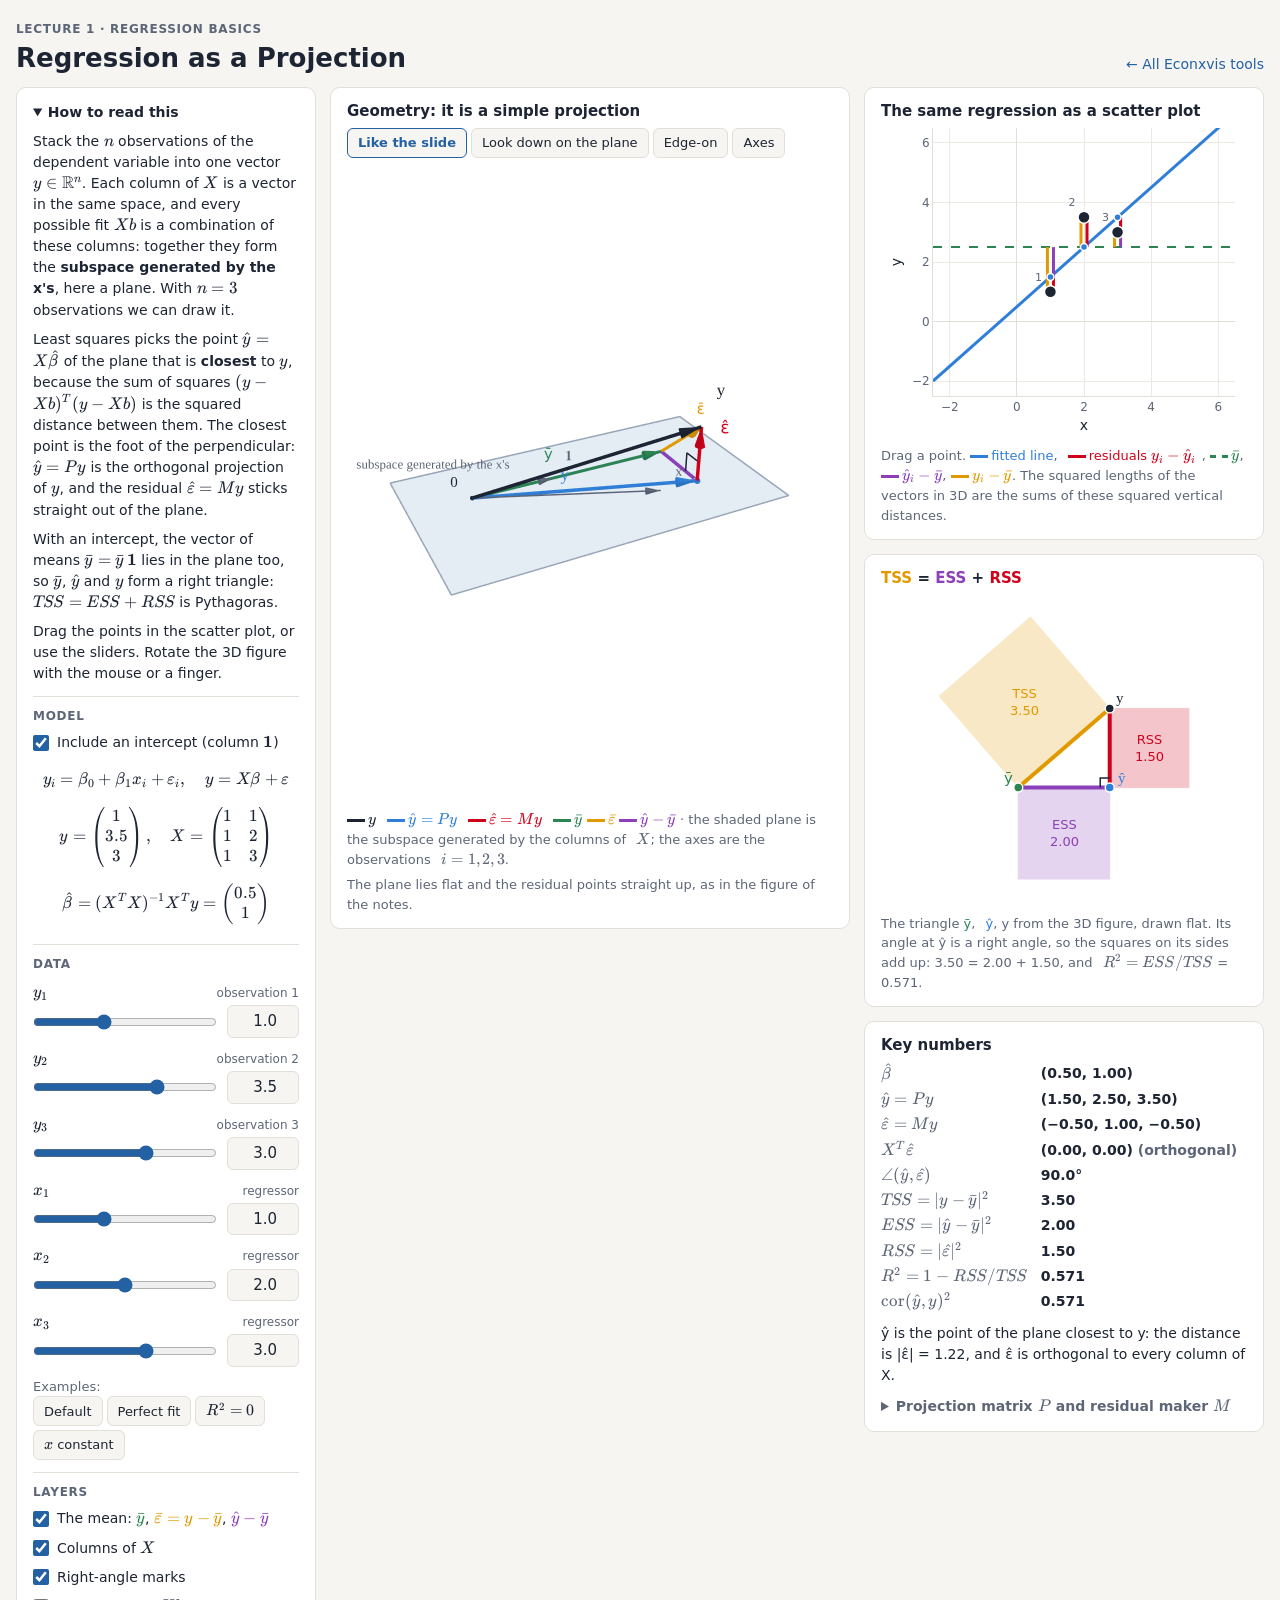
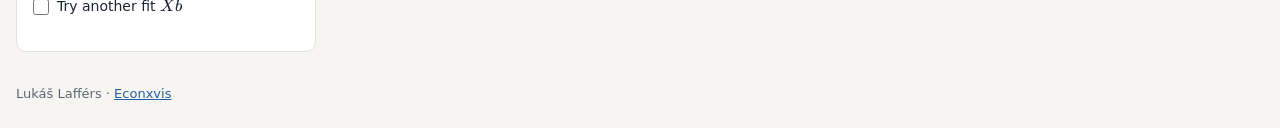
==== ols-projection/index.html @ 170275a1 "Set up Econxvis in the style of Microvis; add Regression as a Projection Shared setup copied from Mi" ====
<!DOCTYPE html>
<html lang="en">
<head>
  <meta charset="utf-8">
  <meta name="viewport" content="width=device-width, initial-scale=1">
  <title>Regression as a Projection · Econxvis</title>
  <meta name="description" content="Least squares is an orthogonal projection: y, its fitted values Py and residuals My in R³, and TSS = ESS + RSS as a right triangle. Lecture 1.">
  <link rel="icon" href="data:,">
  <link rel="stylesheet" href="../shared/vendor/katex/katex.min.css">
  <link rel="stylesheet" href="../shared/style.css">
  <link rel="stylesheet" href="style.css">
</head>
<body>
  <header class="site-header">
    <div>
      <p class="eyebrow">Lecture 1 · Regression basics</p>
      <h1>Regression as a Projection</h1>
    </div>
    <a class="back-link" href="../index.html">← All Econxvis tools</a>
  </header>

  <div class="status-banner" id="status" role="alert" hidden></div>

  <main class="layout">
    <!-- Controls -->
    <section class="panel controls" aria-label="Controls">
      <div class="group">
        <details class="howto" open>
          <summary>How to read this</summary>
          <p>Stack the <span class="tex" data-tex="n"></span> observations of the dependent variable into one vector <span class="tex" data-tex="y\in\mathbb{R}^n"></span>. Each column of <span class="tex" data-tex="X"></span> is a vector in the same space, and every possible fit <span class="tex" data-tex="Xb"></span> is a combination of these columns: together they form the <strong>subspace generated by the x's</strong>, here a plane. With <span class="tex" data-tex="n=3"></span> observations we can draw it.</p>
          <p>Least squares picks the point <span class="tex" data-tex="\hat y=X\hat\beta"></span> of the plane that is <strong>closest</strong> to <span class="tex" data-tex="y"></span>, because the sum of squares <span class="tex" data-tex="(y-Xb)^T(y-Xb)"></span> is the squared distance between them. The closest point is the foot of the perpendicular: <span class="tex" data-tex="\hat y=Py"></span> is the orthogonal projection of <span class="tex" data-tex="y"></span>, and the residual <span class="tex" data-tex="\hat\varepsilon=My"></span> sticks straight out of the plane.</p>
          <p>With an intercept, the vector of means <span class="tex" data-tex="\bar y=\bar y\,\mathbf 1"></span> lies in the plane too, so <span class="tex" data-tex="\bar y"></span>, <span class="tex" data-tex="\hat y"></span> and <span class="tex" data-tex="y"></span> form a right triangle: <span class="tex" data-tex="TSS=ESS+RSS"></span> is Pythagoras.</p>
          <p>Drag the points in the scatter plot, or use the sliders. Rotate the 3D figure with the mouse or a finger.</p>
        </details>
      </div>

      <div class="group">
        <h2>Model</h2>
        <label class="check"><input type="checkbox" id="intercept" checked> <span>Include an intercept (column <span class="tex" data-tex="\mathbf 1"></span>)</span></label>
        <div class="formula" id="formula-model"></div>
        <div class="formula" id="formula-numbers"></div>
        <div class="formula" id="formula-beta"></div>
      </div>

      <div class="group">
        <h2>Data</h2>
        <div class="ctrl" data-key="y1" data-label="y_1" data-hint="observation 1" data-min="-2" data-max="6" data-step="0.1"></div>
        <div class="ctrl" data-key="y2" data-label="y_2" data-hint="observation 2" data-min="-2" data-max="6" data-step="0.1"></div>
        <div class="ctrl" data-key="y3" data-label="y_3" data-hint="observation 3" data-min="-2" data-max="6" data-step="0.1"></div>
        <div class="ctrl" data-key="x1" data-label="x_1" data-hint="regressor" data-min="-2" data-max="6" data-step="0.1"></div>
        <div class="ctrl" data-key="x2" data-label="x_2" data-hint="regressor" data-min="-2" data-max="6" data-step="0.1"></div>
        <div class="ctrl" data-key="x3" data-label="x_3" data-hint="regressor" data-min="-2" data-max="6" data-step="0.1"></div>
        <p class="note">Examples:</p>
        <div class="btn-row" role="group" aria-label="Example data">
          <button type="button" data-preset="slide">Default</button>
          <button type="button" data-preset="perfect">Perfect fit</button>
          <button type="button" data-preset="nofit"><span class="tex" data-tex="R^2=0"></span></button>
          <button type="button" data-preset="collinear"><span class="tex" data-tex="x"></span> constant</button>
        </div>
      </div>

      <div class="group">
        <h2>Layers</h2>
        <label class="check"><input type="checkbox" id="show-mean" checked> <span>The mean: <span class="c-ybar"><span class="tex" data-tex="\bar y"></span></span>, <span class="c-ebar"><span class="tex" data-tex="\bar\varepsilon=y-\bar y"></span></span>, <span class="c-ess"><span class="tex" data-tex="\hat y-\bar y"></span></span></span></label>
        <label class="check"><input type="checkbox" id="show-cols" checked> <span>Columns of <span class="tex" data-tex="X"></span></span></label>
        <label class="check"><input type="checkbox" id="show-right" checked> <span>Right-angle marks</span></label>
        <label class="check"><input type="checkbox" id="show-cand"> <span>Try another fit <span class="tex" data-tex="Xb"></span></span></label>
        <div data-show="cand">
          <div class="ctrl" data-key="b0" data-label="b_0" data-hint="intercept" data-min="-4" data-max="6" data-step="0.05" data-show="intercept"></div>
          <div class="ctrl" data-key="b1" data-label="b_1" data-hint="slope" data-min="-3" data-max="4" data-step="0.05"></div>
          <div class="btn-row"><button type="button" id="to-ols">Set <span class="tex" data-tex="b=\hat\beta"></span></button></div>
        </div>
      </div>
    </section>

    <!-- 3D plot -->
    <section class="panel plot3d-panel" aria-label="The projection in R³">
      <div class="panel-head">
        <h2>Geometry: it is a simple projection</h2>
        <div class="btn-row" role="group" aria-label="Camera">
          <button type="button" data-view="slide" aria-pressed="true">Like the slide</button>
          <button type="button" data-view="down" aria-pressed="false">Look down on the plane</button>
          <button type="button" data-view="edge" aria-pressed="false">Edge-on</button>
          <button type="button" data-view="axes" aria-pressed="false">Axes</button>
        </div>
      </div>
      <div id="plot3d" class="plot plot-3d"></div>
      <p class="caption">
        <span class="c-y"><span class="key"></span><span class="tex" data-tex="y"></span></span>
        <span class="c-yhat"><span class="key"></span><span class="tex" data-tex="\hat y=Py"></span></span>
        <span class="c-resid"><span class="key"></span><span class="tex" data-tex="\hat\varepsilon=My"></span></span>
        <span data-show="mean"><span class="c-ybar"><span class="key"></span><span class="tex" data-tex="\bar y"></span></span>
        <span class="c-ebar"><span class="key"></span><span class="tex" data-tex="\bar\varepsilon"></span></span>
        <span class="c-ess"><span class="key"></span><span class="tex" data-tex="\hat y-\bar y"></span></span></span>
        <span data-show="cand" class="c-accent-2"><span class="key dash"></span><span class="tex" data-tex="y-Xb"></span></span>
        · the shaded plane is the subspace generated by the columns of <span class="tex" data-tex="X"></span>; the axes are the observations <span class="tex" data-tex="i=1,2,3"></span>.
      </p>
      <p class="caption" id="view-note"></p>
    </section>

    <!-- 2D panels and readouts -->
    <div class="side">
      <section class="panel" aria-label="Scatter plot">
        <h2>The same regression as a scatter plot</h2>
        <div id="plotA" class="plot plot-2d plot-drag"></div>
        <p class="caption">Drag a point. <span class="c-yhat"><span class="key"></span>fitted line</span>, <span class="c-resid"><span class="key"></span>residuals <span class="tex" data-tex="y_i-\hat y_i"></span></span><span data-show="mean">, <span class="c-ybar"><span class="key dash"></span><span class="tex" data-tex="\bar y"></span></span>, <span class="c-ess"><span class="key"></span><span class="tex" data-tex="\hat y_i-\bar y"></span></span>, <span class="c-ebar"><span class="key"></span><span class="tex" data-tex="y_i-\bar y"></span></span></span><span data-show="cand">, <span class="c-accent-2"><span class="key dash"></span>the line of <span class="tex" data-tex="b"></span></span></span>. The squared lengths of the vectors in 3D are the sums of these squared vertical distances.</p>
      </section>

      <section class="panel" aria-label="TSS = ESS + RSS">
        <h2><span class="c-ebar">TSS</span> = <span class="c-ess">ESS</span> + <span class="c-resid">RSS</span></h2>
        <div id="plotB" class="plot plot-2d"></div>
        <p class="caption" id="triangle-caption"></p>
      </section>

      <section class="panel readouts" aria-label="Key numbers" aria-live="polite">
        <h2>Key numbers</h2>
        <dl id="readouts"></dl>
        <p class="sentence" id="sentence"></p>
        <p class="warn" id="warning" hidden></p>
        <details class="sub-details">
          <summary>Projection matrix <span class="tex" data-tex="P"></span> and residual maker <span class="tex" data-tex="M"></span></summary>
          <div class="formula" id="formula-P"></div>
          <div class="formula" id="formula-M"></div>
          <p class="note" id="pm-checks"></p>
        </details>
      </section>
    </div>
  </main>

  <footer class="site-footer">
    Lukáš Lafférs · <a href="../index.html">Econxvis</a>
  </footer>

  <script src="../shared/vendor/katex/katex.min.js"></script>
  <script src="../shared/vendor/plotly/plotly-2.35.2.min.js"></script>
  <script src="../shared/ui.js"></script>
  <script src="model.js"></script>
  <script src="app.js"></script>
</body>
</html>
---- shared/style.css ----
/* Econxvis: shared look for all tools (same look as Microvis). */

:root {
  --bg: #f6f5f1;
  --panel: #ffffff;
  --ink: #1d2433;
  --muted: #5d6677;
  --line: #e1dfd7;
  --grid: #ebe9e2;
  --accent: #2361a3;
  --accent-soft: rgba(35, 97, 163, 0.12);
  --accent-2: #c4561b;
  --accent-2-soft: rgba(196, 86, 27, 0.12);
  --accent-3: #2b8452;
  --accent-4: #8b3fb8;
  /* regression figures of the lecture notes: y black, fitted blue, residual red,
     mean green, deviation from the mean yellow, explained part purple */
  --fig-y: #1d2433;
  --fig-yhat: #2f7fd8;
  --fig-resid: #d0021b;
  --fig-ybar: #2b8452;
  --fig-ebar: #e09a00;
  --fig-ess: #8b3fb8;
  --fig-plane: rgba(35, 97, 163, 0.10);
  --fig-plane-edge: #9aa6b8;
  --dec: #b4462b;
  --const: #4b5563;
  --inc: #2b8452;
  --on-accent: #ffffff;
  --radius: 10px;
  --font: system-ui, -apple-system, "Segoe UI", Roboto, "Helvetica Neue", Arial, sans-serif;
  color-scheme: light;
}

@media (prefers-color-scheme: dark) {
  :root:not([data-theme="light"]) {
    --bg: #12151b;
    --panel: #1b1f27;
    --ink: #e6e8ed;
    --muted: #9aa3b3;
    --line: #2d323c;
    --grid: #2a2f39;
    --accent: #6fa8e6;
    --accent-soft: rgba(111, 168, 230, 0.16);
    --accent-2: #f0894b;
    --accent-2-soft: rgba(240, 137, 75, 0.16);
    --accent-3: #5cc08a;
    --accent-4: #c58af0;
    --fig-y: #e6e8ed;
    --fig-yhat: #6fa8e6;
    --fig-resid: #ff4d5e;
    --fig-ybar: #5cc08a;
    --fig-ebar: #f5c542;
    --fig-ess: #c58af0;
    --fig-plane: rgba(111, 168, 230, 0.12);
    --fig-plane-edge: #5d6677;
    --dec: #f08a6c;
    --const: #b7beca;
    --inc: #5cc08a;
    --on-accent: #0f1520;
    color-scheme: dark;
  }
}

:root[data-theme="dark"] {
  --bg: #12151b;
  --panel: #1b1f27;
  --ink: #e6e8ed;
  --muted: #9aa3b3;
  --line: #2d323c;
  --grid: #2a2f39;
  --accent: #6fa8e6;
  --accent-soft: rgba(111, 168, 230, 0.16);
  --accent-2: #f0894b;
  --accent-2-soft: rgba(240, 137, 75, 0.16);
  --accent-3: #5cc08a;
  --accent-4: #c58af0;
  --fig-y: #e6e8ed;
  --fig-yhat: #6fa8e6;
  --fig-resid: #ff4d5e;
  --fig-ybar: #5cc08a;
  --fig-ebar: #f5c542;
  --fig-ess: #c58af0;
  --fig-plane: rgba(111, 168, 230, 0.12);
  --fig-plane-edge: #5d6677;
  --dec: #f08a6c;
  --const: #b7beca;
  --inc: #5cc08a;
  --on-accent: #0f1520;
  color-scheme: dark;
}

*, *::before, *::after { box-sizing: border-box; }

html { -webkit-text-size-adjust: 100%; }

body {
  margin: 0;
  background: var(--bg);
  color: var(--ink);
  font-family: var(--font);
  font-size: 15px;
  line-height: 1.5;
}

a { color: var(--accent); }

h1, h2, h3 { line-height: 1.25; margin: 0; }

/* ---------- header ---------- */

.site-header {
  padding: 20px 16px 12px;
  max-width: 1600px;
  margin: 0 auto;
  display: flex;
  flex-wrap: wrap;
  align-items: flex-end;
  justify-content: space-between;
  gap: 8px 24px;
}
.eyebrow {
  margin: 0 0 4px;
  font-size: 12px;
  font-weight: 600;
  letter-spacing: 0.06em;
  text-transform: uppercase;
  color: var(--muted);
}
.site-header h1 { font-size: 26px; font-weight: 700; }
.back-link { font-size: 14px; text-decoration: none; }
.back-link:hover { text-decoration: underline; }

main { max-width: 1600px; margin: 0 auto; padding: 0 16px 32px; }

/* ---------- panels ---------- */

.panel {
  background: var(--panel);
  border: 1px solid var(--line);
  border-radius: var(--radius);
  padding: 14px 16px;
  min-width: 0;
}
.panel > h2, .panel-head h2 { font-size: 15px; font-weight: 650; }
.panel-head {
  display: flex;
  flex-wrap: wrap;
  align-items: center;
  justify-content: space-between;
  gap: 8px;
  margin-bottom: 6px;
}

.caption { margin: 6px 0 0; font-size: 13px; color: var(--muted); }
.note { margin: 6px 0 0; font-size: 13px; color: var(--muted); }
.warn { margin: 6px 0 0; font-size: 13px; color: var(--dec); }

.key { display: inline-block; width: 18px; height: 0; border-top: 3px solid currentColor; vertical-align: middle; margin-right: 3px; }
.key.dash { border-top-style: dashed; }
.key.dot { width: 9px; height: 9px; border: 0; border-radius: 50%; background: currentColor; }
.c-accent { color: var(--accent); }
.c-accent-2 { color: var(--accent-2); }
.c-accent-3 { color: var(--accent-3); }
.c-accent-4 { color: var(--accent-4); }
.c-muted { color: var(--muted); }

/* ---------- controls ---------- */

.group { padding: 12px 0; border-top: 1px solid var(--line); }
.group:first-child { border-top: 0; padding-top: 0; }
.group > h2 {
  font-size: 12px;
  font-weight: 650;
  letter-spacing: 0.06em;
  text-transform: uppercase;
  color: var(--muted);
  margin-bottom: 8px;
}

select, input[type="number"], button {
  font: inherit;
  color: var(--ink);
}

select {
  width: 100%;
  padding: 7px 8px;
  border: 1px solid var(--line);
  border-radius: 8px;
  background: var(--bg);
}

.ctrl { margin: 10px 0; }
.ctrl-label {
  display: flex;
  align-items: baseline;
  justify-content: space-between;
  gap: 8px;
  font-size: 14px;
  margin-bottom: 2px;
}
.ctrl-label .hint { color: var(--muted); font-size: 12px; }
.ctrl-row { display: flex; align-items: center; gap: 10px; }
.ctrl-row input[type="range"] { flex: 1; min-width: 0; }
.ctrl-row input[type="number"] {
  width: 72px;
  flex: none;
  padding: 4px 6px;
  border: 1px solid var(--line);
  border-radius: 6px;
  background: var(--bg);
  text-align: right;
}

input[type="range"] { accent-color: var(--accent); height: 24px; margin: 0; }
input[type="checkbox"] { accent-color: var(--accent); width: 16px; height: 16px; margin: 0; }

.check { display: flex; align-items: center; gap: 8px; margin: 8px 0; font-size: 14px; cursor: pointer; }

.seg {
  display: flex;
  border: 1px solid var(--line);
  border-radius: 8px;
  overflow: hidden;
}
.seg button {
  flex: 1;
  padding: 8px 10px;
  border: 0;
  background: var(--bg);
  cursor: pointer;
  font-weight: 600;
  font-size: 14px;
}
.seg button + button { border-left: 1px solid var(--line); }
.seg button[aria-pressed="true"] { background: var(--accent); color: var(--on-accent); }

.btn-row { display: flex; flex-wrap: wrap; gap: 4px; }
.btn-row button {
  padding: 4px 10px;
  font-size: 13px;
  border: 1px solid var(--line);
  border-radius: 6px;
  background: var(--bg);
  cursor: pointer;
}
.btn-row button:hover, .seg button:hover:not([aria-pressed="true"]) { border-color: var(--muted); }

button:focus-visible, select:focus-visible, input:focus-visible, summary:focus-visible {
  outline: 2px solid var(--accent);
  outline-offset: 2px;
}

.badge {
  display: inline-block;
  padding: 1px 8px;
  border-radius: 999px;
  font-size: 12px;
  font-weight: 600;
  border: 1px solid currentColor;
  white-space: nowrap;
}
.badge.decreasing { color: var(--dec); }
.badge.constant { color: var(--const); }
.badge.increasing { color: var(--inc); }

.formula { overflow-x: auto; overflow-y: hidden; padding: 4px 0; font-size: 14px; }
.formula .katex-display { margin: 4px 0; }

details.howto { font-size: 14px; }
details.howto summary { cursor: pointer; font-weight: 650; }
details.howto p { margin: 8px 0 0; }

/* ---------- readouts ---------- */

.readouts dl {
  display: grid;
  grid-template-columns: auto 1fr;
  gap: 4px 14px;
  margin: 8px 0 0;
  font-size: 14px;
}
.readouts dt { color: var(--muted); }
.readouts dd { margin: 0; font-variant-numeric: tabular-nums; font-weight: 600; }
.readouts .sentence { margin: 10px 0 0; font-size: 14px; }

[hidden] { display: none !important; }

/* ---------- index page ---------- */

.intro { max-width: 720px; color: var(--muted); margin: 0 0 20px; }
.cards {
  display: grid;
  grid-template-columns: repeat(auto-fill, minmax(min(100%, 300px), 1fr));
  gap: 16px;
}
.card {
  display: block;
  background: var(--panel);
  border: 1px solid var(--line);
  border-radius: var(--radius);
  padding: 18px;
  color: inherit;
  text-decoration: none;
  transition: border-color 0.15s, transform 0.15s;
}
.card:hover { border-color: var(--accent); transform: translateY(-1px); }
.card h2 { font-size: 18px; margin-bottom: 4px; color: var(--accent); }
.card .lecture { font-size: 13px; font-weight: 600; color: var(--muted); margin: 0 0 8px; }
.card p { margin: 0; font-size: 14px; }

.site-footer { max-width: 1600px; margin: 0 auto; padding: 0 16px 24px; font-size: 13px; color: var(--muted); }

/* ---------- tool layout: controls | main plot | side panels ---------- */

.layout {
  display: grid;
  grid-template-columns: 300px minmax(0, 1fr) minmax(0, 400px);
  grid-template-areas: "controls main side";
  gap: 14px;
  align-items: start;
}
.layout > .controls { grid-area: controls; }
.layout > .plot3d-panel, .layout > .main-panel { grid-area: main; }
.layout > .side { grid-area: side; display: grid; gap: 14px; min-width: 0; }

.plot { width: 100%; }
.plot-3d { height: 640px; }
.plot-2d { height: 320px; }

@media (max-width: 1250px) {
  .layout {
    grid-template-columns: 300px minmax(0, 1fr);
    grid-template-areas: "controls main" "side side";
  }
  .layout > .side { grid-template-columns: repeat(auto-fit, minmax(min(100%, 320px), 1fr)); }
}

@media (max-width: 800px) {
  .layout {
    grid-template-columns: minmax(0, 1fr);
    grid-template-areas: "controls" "main" "side";
  }
  .plot-3d { height: 440px; }
  .plot-2d { height: 300px; }
  .site-header h1 { font-size: 22px; }
}

.status-banner {
  max-width: 1600px;
  margin: 0 auto 14px;
  padding: 10px 16px;
  border: 1px solid var(--dec);
  border-radius: var(--radius);
  color: var(--dec);
  background: var(--panel);
  font-size: 14px;
}
.status-banner p { margin: 0; }
.status-banner p + p { margin-top: 4px; }
@media (max-width: 1632px) { .status-banner { margin-left: 16px; margin-right: 16px; } }

.go-row { display: flex; flex-wrap: wrap; align-items: center; gap: 6px; margin: 10px 0; font-size: 14px; }
.go-row input[type="number"] {
  width: 64px; padding: 4px 6px; border: 1px solid var(--line); border-radius: 6px;
  background: var(--bg); text-align: right;
}
.go-row button {
  padding: 4px 12px; font-size: 13px; border: 1px solid var(--line); border-radius: 6px;
  background: var(--bg); cursor: pointer;
}
.notes-form { color: var(--muted); }
.seg button { padding: 8px 6px; }

.plot-main { height: 620px; touch-action: none; cursor: crosshair; }
@media (max-width: 800px) { .plot-main { height: 400px; } }

.checks { list-style: none; margin: 8px 0 0; padding: 0; font-size: 14px; }
.checks li { display: grid; grid-template-columns: 22px 1fr; gap: 2px 6px; padding: 7px 0; border-top: 1px solid var(--line); }
.checks li:first-child { border-top: 0; }
.checks .mark { font-weight: 700; text-align: center; }
.checks .ok { color: var(--inc); }
.checks .no { color: var(--dec); }
.checks .na { color: var(--muted); }
.checks .def { grid-column: 2; color: var(--muted); font-size: 13px; }
.pair-row { display: flex; flex-wrap: wrap; align-items: center; gap: 6px; margin: 8px 0; font-size: 14px; }
.pair-row input[type="number"] {
  width: 70px; padding: 4px 6px; border: 1px solid var(--line); border-radius: 6px;
  background: var(--bg); text-align: right;
}
.pair-row .who { min-width: 22px; font-weight: 700; }

table.data { border-collapse: collapse; width: 100%; font-size: 13px; font-variant-numeric: tabular-nums; }
table.data th, table.data td { padding: 5px 4px; text-align: right; border: 1px solid var(--line); }
table.data th { color: var(--muted); font-weight: 600; background: var(--bg); }
table.data td { cursor: pointer; }
table.data td:hover { outline: 2px solid var(--accent); outline-offset: -2px; }
table.data td.sel { outline: 3px solid var(--accent-2); outline-offset: -3px; font-weight: 700; }

/* ---------- figure colours and small helpers ---------- */
.subtitle { margin: 6px 0 0; font-size: 15px; color: var(--muted); overflow-x: auto; max-width: 100%; }
.c-y { color: var(--fig-y); }
.c-yhat { color: var(--fig-yhat); }
.c-resid { color: var(--fig-resid); }
.c-ybar { color: var(--fig-ybar); }
.c-ebar { color: var(--fig-ebar); }
.c-ess { color: var(--fig-ess); }
.c-ink { color: var(--ink); }
details.sub-details { margin-top: 10px; font-size: 14px; }
details.sub-details summary { cursor: pointer; color: var(--muted); font-weight: 600; }
.ok-mark { color: var(--inc); font-weight: 700; }
.no-mark { color: var(--dec); font-weight: 700; }

/* ---------- landing page: one section per lecture ---------- */
.lecture-title { font-size: 17px; font-weight: 650; margin: 26px 0 12px; color: var(--ink); }
.lecture-title:first-of-type { margin-top: 8px; }

/* landing page: centred column, lecture navigation, section headings with an accent bar */
.home .site-header, .home main, .home .site-footer { max-width: 1240px; }
.home .cards { grid-template-columns: repeat(auto-fill, minmax(min(100%, 270px), 1fr)); }
.lecture-nav { display: flex; flex-wrap: wrap; gap: 6px; margin: 0 0 8px; }
.lecture-nav a {
  font-size: 13px; text-decoration: none; color: var(--ink); background: var(--panel);
  border: 1px solid var(--line); border-radius: 999px; padding: 3px 11px; white-space: nowrap;
}
.lecture-nav a b { color: var(--accent); margin-right: 2px; }
.lecture-nav a:hover { border-color: var(--accent); }
.home .lecture-title { border-left: 3px solid var(--accent); padding-left: 10px; scroll-margin-top: 12px; margin-top: 30px; }
.home .lecture-title:first-of-type { margin-top: 18px; }
.btn-row button[aria-pressed="true"] { border-color: var(--accent); color: var(--accent); font-weight: 650; }
---- ols-projection/style.css ----
/* Regression as a Projection: tool-specific styles (shared look is in ../shared/style.css). */
.plot-drag { touch-action: none; cursor: grab; }
.plot-drag.dragging { cursor: grabbing; }
.panel-head .btn-row button[aria-pressed="true"] { border-color: var(--accent); color: var(--accent); font-weight: 650; }
.caption > span + span { margin-left: 6px; }
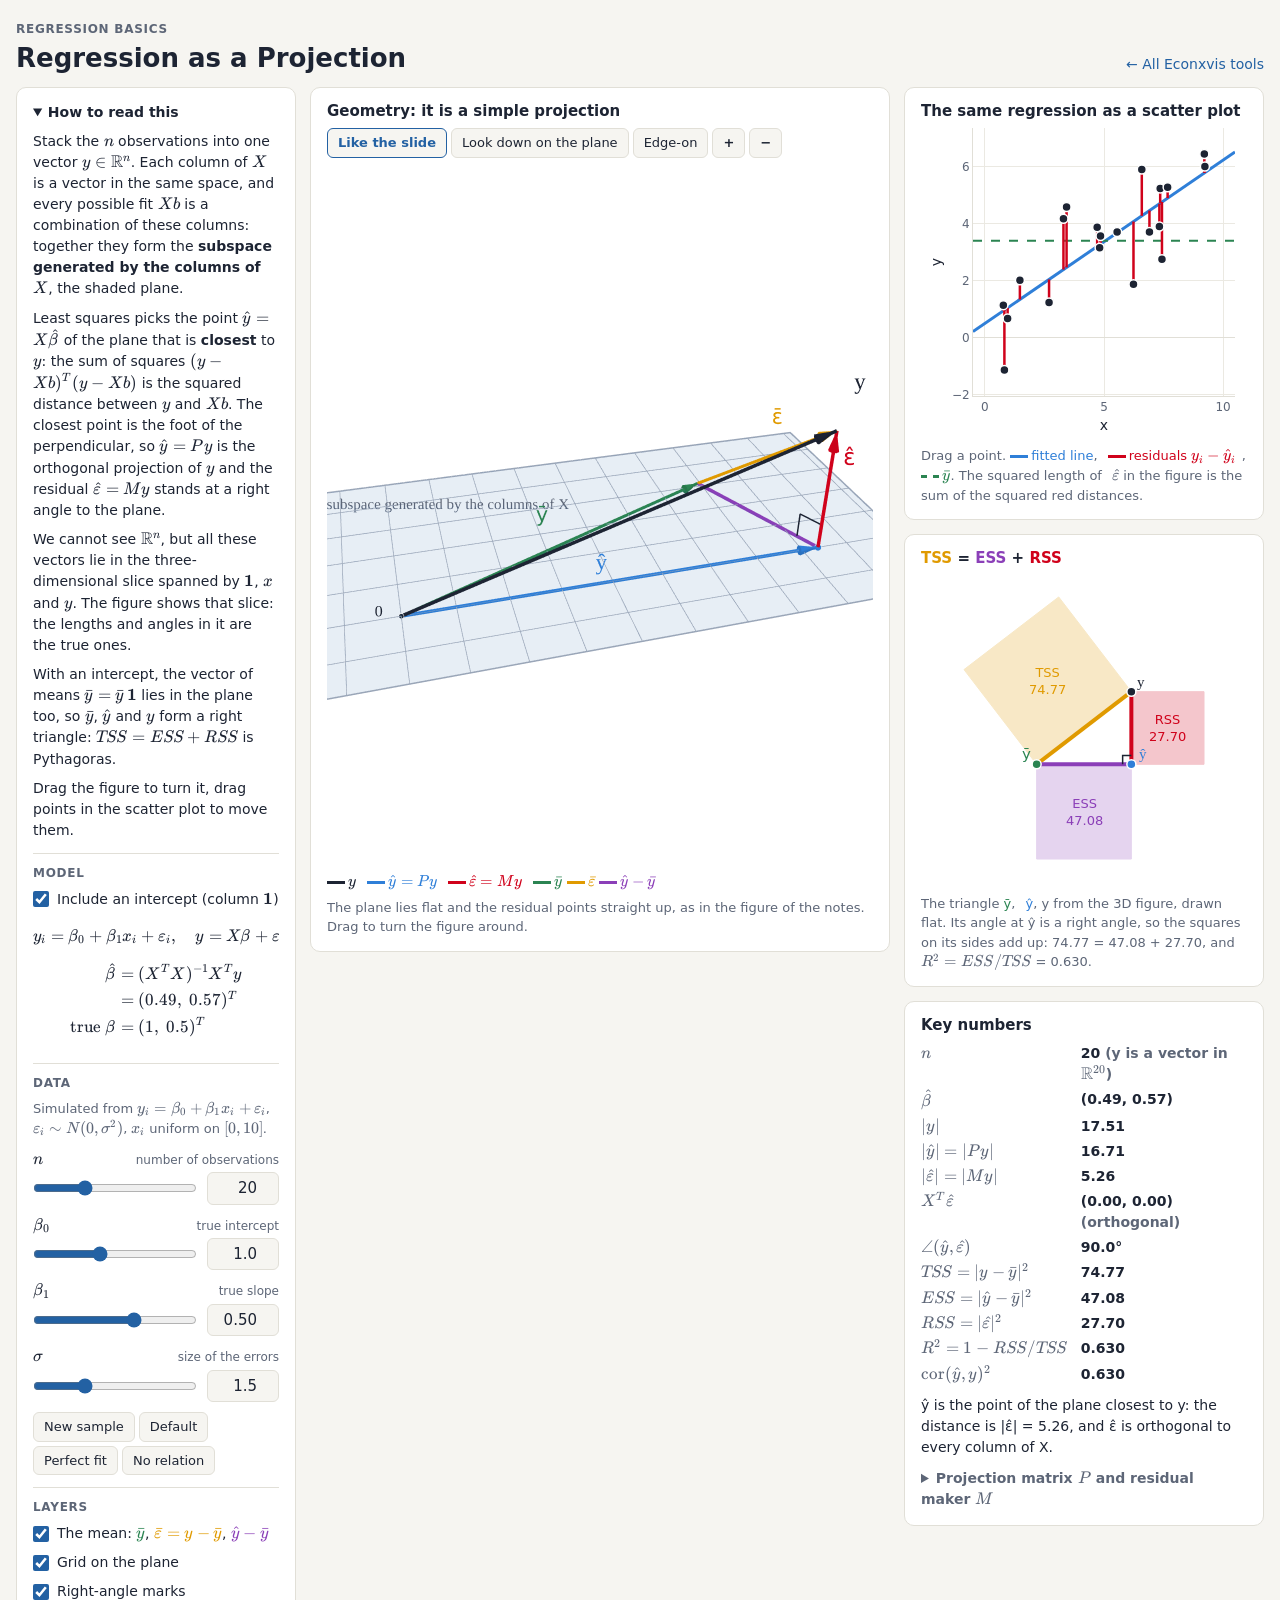
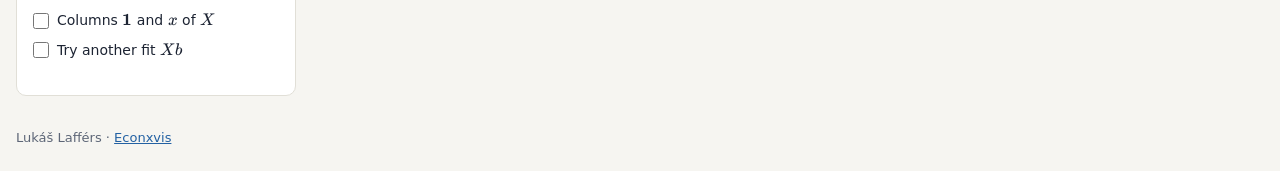
==== commit efb33f83: "Projection: n observations, exact 3D slice, bigger figure, grid, easier turning - Data: n observatio" ====
--- a/ols-projection/index.html
+++ b/ols-projection/index.html
@@ -4,7 +4,7 @@
   <meta charset="utf-8">
   <meta name="viewport" content="width=device-width, initial-scale=1">
   <title>Regression as a Projection · Econxvis</title>
-  <meta name="description" content="Least squares is an orthogonal projection: y, its fitted values Py and residuals My in R³, and TSS = ESS + RSS as a right triangle. Lecture 1.">
+  <meta name="description" content="Least squares is an orthogonal projection: y, its fitted values Py and residuals My in R^n, and TSS = ESS + RSS as a right triangle.">
   <link rel="icon" href="data:,">
   <link rel="stylesheet" href="../shared/vendor/katex/katex.min.css">
   <link rel="stylesheet" href="../shared/style.css">
@@ -13,7 +13,7 @@
 <body>
   <header class="site-header">
     <div>
-      <p class="eyebrow">Lecture 1 · Regression basics</p>
+      <p class="eyebrow">Regression basics</p>
       <h1>Regression as a Projection</h1>
     </div>
     <a class="back-link" href="../index.html">← All Econxvis tools</a>
@@ -27,10 +27,11 @@
       <div class="group">
         <details class="howto" open>
           <summary>How to read this</summary>
-          <p>Stack the <span class="tex" data-tex="n"></span> observations of the dependent variable into one vector <span class="tex" data-tex="y\in\mathbb{R}^n"></span>. Each column of <span class="tex" data-tex="X"></span> is a vector in the same space, and every possible fit <span class="tex" data-tex="Xb"></span> is a combination of these columns: together they form the <strong>subspace generated by the x's</strong>, here a plane. With <span class="tex" data-tex="n=3"></span> observations we can draw it.</p>
-          <p>Least squares picks the point <span class="tex" data-tex="\hat y=X\hat\beta"></span> of the plane that is <strong>closest</strong> to <span class="tex" data-tex="y"></span>, because the sum of squares <span class="tex" data-tex="(y-Xb)^T(y-Xb)"></span> is the squared distance between them. The closest point is the foot of the perpendicular: <span class="tex" data-tex="\hat y=Py"></span> is the orthogonal projection of <span class="tex" data-tex="y"></span>, and the residual <span class="tex" data-tex="\hat\varepsilon=My"></span> sticks straight out of the plane.</p>
+          <p>Stack the <span class="tex" data-tex="n"></span> observations into one vector <span class="tex" data-tex="y\in\mathbb{R}^n"></span>. Each column of <span class="tex" data-tex="X"></span> is a vector in the same space, and every possible fit <span class="tex" data-tex="Xb"></span> is a combination of these columns: together they form the <strong>subspace generated by the columns of <span class="tex" data-tex="X"></span></strong>, the shaded plane.</p>
+          <p>Least squares picks the point <span class="tex" data-tex="\hat y=X\hat\beta"></span> of the plane that is <strong>closest</strong> to <span class="tex" data-tex="y"></span>: the sum of squares <span class="tex" data-tex="(y-Xb)^T(y-Xb)"></span> is the squared distance between <span class="tex" data-tex="y"></span> and <span class="tex" data-tex="Xb"></span>. The closest point is the foot of the perpendicular, so <span class="tex" data-tex="\hat y=Py"></span> is the orthogonal projection of <span class="tex" data-tex="y"></span> and the residual <span class="tex" data-tex="\hat\varepsilon=My"></span> stands at a right angle to the plane.</p>
+          <p>We cannot see <span class="tex" data-tex="\mathbb{R}^{n}"></span>, but all these vectors lie in the three-dimensional slice spanned by <span class="tex" data-tex="\mathbf 1"></span>, <span class="tex" data-tex="x"></span> and <span class="tex" data-tex="y"></span>. The figure shows that slice: the lengths and angles in it are the true ones.</p>
           <p>With an intercept, the vector of means <span class="tex" data-tex="\bar y=\bar y\,\mathbf 1"></span> lies in the plane too, so <span class="tex" data-tex="\bar y"></span>, <span class="tex" data-tex="\hat y"></span> and <span class="tex" data-tex="y"></span> form a right triangle: <span class="tex" data-tex="TSS=ESS+RSS"></span> is Pythagoras.</p>
-          <p>Drag the points in the scatter plot, or use the sliders. Rotate the 3D figure with the mouse or a finger.</p>
+          <p>Drag the figure to turn it, drag points in the scatter plot to move them.</p>
         </details>
       </div>
 
@@ -38,53 +39,53 @@
         <h2>Model</h2>
         <label class="check"><input type="checkbox" id="intercept" checked> <span>Include an intercept (column <span class="tex" data-tex="\mathbf 1"></span>)</span></label>
         <div class="formula" id="formula-model"></div>
-        <div class="formula" id="formula-numbers"></div>
         <div class="formula" id="formula-beta"></div>
       </div>
 
       <div class="group">
         <h2>Data</h2>
-        <div class="ctrl" data-key="y1" data-label="y_1" data-hint="observation 1" data-min="-2" data-max="6" data-step="0.1"></div>
-        <div class="ctrl" data-key="y2" data-label="y_2" data-hint="observation 2" data-min="-2" data-max="6" data-step="0.1"></div>
-        <div class="ctrl" data-key="y3" data-label="y_3" data-hint="observation 3" data-min="-2" data-max="6" data-step="0.1"></div>
-        <div class="ctrl" data-key="x1" data-label="x_1" data-hint="regressor" data-min="-2" data-max="6" data-step="0.1"></div>
-        <div class="ctrl" data-key="x2" data-label="x_2" data-hint="regressor" data-min="-2" data-max="6" data-step="0.1"></div>
-        <div class="ctrl" data-key="x3" data-label="x_3" data-hint="regressor" data-min="-2" data-max="6" data-step="0.1"></div>
-        <p class="note">Examples:</p>
-        <div class="btn-row" role="group" aria-label="Example data">
-          <button type="button" data-preset="slide">Default</button>
+        <p class="note">Simulated from <span class="tex" data-tex="y_i=\beta_0+\beta_1x_i+\varepsilon_i"></span>, <span class="tex" data-tex="\varepsilon_i\sim N(0,\sigma^2)"></span>, <span class="tex" data-tex="x_i"></span> uniform on <span class="tex" data-tex="[0,10]"></span>.</p>
+        <div class="ctrl" data-key="n" data-label="n" data-hint="number of observations" data-min="3" data-max="60" data-step="1"></div>
+        <div class="ctrl" data-key="beta0" data-label="\beta_0" data-hint="true intercept" data-min="-5" data-max="10" data-step="0.1"></div>
+        <div class="ctrl" data-key="beta1" data-label="\beta_1" data-hint="true slope" data-min="-2" data-max="2" data-step="0.05"></div>
+        <div class="ctrl" data-key="sigma" data-label="\sigma" data-hint="size of the errors" data-min="0" data-max="5" data-step="0.1"></div>
+        <div class="btn-row">
+          <button type="button" id="resample">New sample</button>
+          <button type="button" data-preset="default">Default</button>
           <button type="button" data-preset="perfect">Perfect fit</button>
-          <button type="button" data-preset="nofit"><span class="tex" data-tex="R^2=0"></span></button>
-          <button type="button" data-preset="collinear"><span class="tex" data-tex="x"></span> constant</button>
+          <button type="button" data-preset="nofit">No relation</button>
         </div>
+        <p class="note" id="drag-note" hidden></p>
       </div>
 
       <div class="group">
         <h2>Layers</h2>
-        <label class="check"><input type="checkbox" id="show-mean" checked> <span>The mean: <span class="c-ybar"><span class="tex" data-tex="\bar y"></span></span>, <span class="c-ebar"><span class="tex" data-tex="\bar\varepsilon=y-\bar y"></span></span>, <span class="c-ess"><span class="tex" data-tex="\hat y-\bar y"></span></span></span></label>
-        <label class="check"><input type="checkbox" id="show-cols" checked> <span>Columns of <span class="tex" data-tex="X"></span></span></label>
-        <label class="check"><input type="checkbox" id="show-right" checked> <span>Right-angle marks</span></label>
+        <label class="check"><input type="checkbox" id="show-mean"> <span>The mean: <span class="c-ybar"><span class="tex" data-tex="\bar y"></span></span>, <span class="c-ebar"><span class="tex" data-tex="\bar\varepsilon=y-\bar y"></span></span>, <span class="c-ess"><span class="tex" data-tex="\hat y-\bar y"></span></span></span></label>
+        <label class="check"><input type="checkbox" id="show-grid"> <span>Grid on the plane</span></label>
+        <label class="check"><input type="checkbox" id="show-right"> <span>Right-angle marks</span></label>
+        <label class="check"><input type="checkbox" id="show-cols"> <span>Columns <span class="tex" data-tex="\mathbf 1"></span> and <span class="tex" data-tex="x"></span> of <span class="tex" data-tex="X"></span></span></label>
         <label class="check"><input type="checkbox" id="show-cand"> <span>Try another fit <span class="tex" data-tex="Xb"></span></span></label>
         <div data-show="cand">
-          <div class="ctrl" data-key="b0" data-label="b_0" data-hint="intercept" data-min="-4" data-max="6" data-step="0.05" data-show="intercept"></div>
-          <div class="ctrl" data-key="b1" data-label="b_1" data-hint="slope" data-min="-3" data-max="4" data-step="0.05"></div>
+          <div class="ctrl" data-key="b0" data-label="b_0" data-hint="intercept" data-min="-5" data-max="10" data-step="0.05" data-show="intercept"></div>
+          <div class="ctrl" data-key="b1" data-label="b_1" data-hint="slope" data-min="-2" data-max="2" data-step="0.01"></div>
           <div class="btn-row"><button type="button" id="to-ols">Set <span class="tex" data-tex="b=\hat\beta"></span></button></div>
         </div>
       </div>
     </section>
 
     <!-- 3D plot -->
-    <section class="panel plot3d-panel" aria-label="The projection in R³">
+    <section class="panel plot3d-panel" aria-label="The projection">
       <div class="panel-head">
         <h2>Geometry: it is a simple projection</h2>
         <div class="btn-row" role="group" aria-label="Camera">
           <button type="button" data-view="slide" aria-pressed="true">Like the slide</button>
           <button type="button" data-view="down" aria-pressed="false">Look down on the plane</button>
           <button type="button" data-view="edge" aria-pressed="false">Edge-on</button>
-          <button type="button" data-view="axes" aria-pressed="false">Axes</button>
+          <button type="button" data-zoom="0.85" aria-label="Zoom in">+</button>
+          <button type="button" data-zoom="1.18" aria-label="Zoom out">−</button>
         </div>
       </div>
-      <div id="plot3d" class="plot plot-3d"></div>
+      <div id="plot3d" class="plot plot-proj"></div>
       <p class="caption">
         <span class="c-y"><span class="key"></span><span class="tex" data-tex="y"></span></span>
         <span class="c-yhat"><span class="key"></span><span class="tex" data-tex="\hat y=Py"></span></span>
@@ -93,7 +94,6 @@
         <span class="c-ebar"><span class="key"></span><span class="tex" data-tex="\bar\varepsilon"></span></span>
         <span class="c-ess"><span class="key"></span><span class="tex" data-tex="\hat y-\bar y"></span></span></span>
         <span data-show="cand" class="c-accent-2"><span class="key dash"></span><span class="tex" data-tex="y-Xb"></span></span>
-        · the shaded plane is the subspace generated by the columns of <span class="tex" data-tex="X"></span>; the axes are the observations <span class="tex" data-tex="i=1,2,3"></span>.
       </p>
       <p class="caption" id="view-note"></p>
     </section>
@@ -103,7 +103,7 @@
       <section class="panel" aria-label="Scatter plot">
         <h2>The same regression as a scatter plot</h2>
         <div id="plotA" class="plot plot-2d plot-drag"></div>
-        <p class="caption">Drag a point. <span class="c-yhat"><span class="key"></span>fitted line</span>, <span class="c-resid"><span class="key"></span>residuals <span class="tex" data-tex="y_i-\hat y_i"></span></span><span data-show="mean">, <span class="c-ybar"><span class="key dash"></span><span class="tex" data-tex="\bar y"></span></span>, <span class="c-ess"><span class="key"></span><span class="tex" data-tex="\hat y_i-\bar y"></span></span>, <span class="c-ebar"><span class="key"></span><span class="tex" data-tex="y_i-\bar y"></span></span></span><span data-show="cand">, <span class="c-accent-2"><span class="key dash"></span>the line of <span class="tex" data-tex="b"></span></span></span>. The squared lengths of the vectors in 3D are the sums of these squared vertical distances.</p>
+        <p class="caption">Drag a point. <span class="c-yhat"><span class="key"></span>fitted line</span>, <span class="c-resid"><span class="key"></span>residuals <span class="tex" data-tex="y_i-\hat y_i"></span></span><span data-show="mean">, <span class="c-ybar"><span class="key dash"></span><span class="tex" data-tex="\bar y"></span></span></span><span data-show="cand">, <span class="c-accent-2"><span class="key dash"></span>the line of <span class="tex" data-tex="b"></span></span></span>. The squared length of <span class="tex" data-tex="\hat\varepsilon"></span> in the figure is the sum of the squared red distances.</p>
       </section>
 
       <section class="panel" aria-label="TSS = ESS + RSS">
--- a/ols-projection/style.css
+++ b/ols-projection/style.css
@@ -1,5 +1,19 @@
 /* Regression as a Projection: tool-specific styles (shared look is in ../shared/style.css). */
+
+/* The projection gets most of the page: a wider middle column and a tall plot. */
+.layout { grid-template-columns: 280px minmax(0, 1fr) minmax(0, 360px); }
+.plot-proj { height: min(78vh, 820px); min-height: 520px; cursor: grab; }
+.plot-proj:active { cursor: grabbing; }
+@media (max-width: 1250px) {
+  .layout { grid-template-columns: 280px minmax(0, 1fr); }
+}
+@media (max-width: 800px) {
+  .layout { grid-template-columns: minmax(0, 1fr); }
+  .plot-proj { height: 60vh; min-height: 380px; }
+}
+
 .plot-drag { touch-action: none; cursor: grab; }
 .plot-drag.dragging { cursor: grabbing; }
 .panel-head .btn-row button[aria-pressed="true"] { border-color: var(--accent); color: var(--accent); font-weight: 650; }
+.panel-head .btn-row button[data-zoom] { min-width: 32px; font-weight: 700; }
 .caption > span + span { margin-left: 6px; }
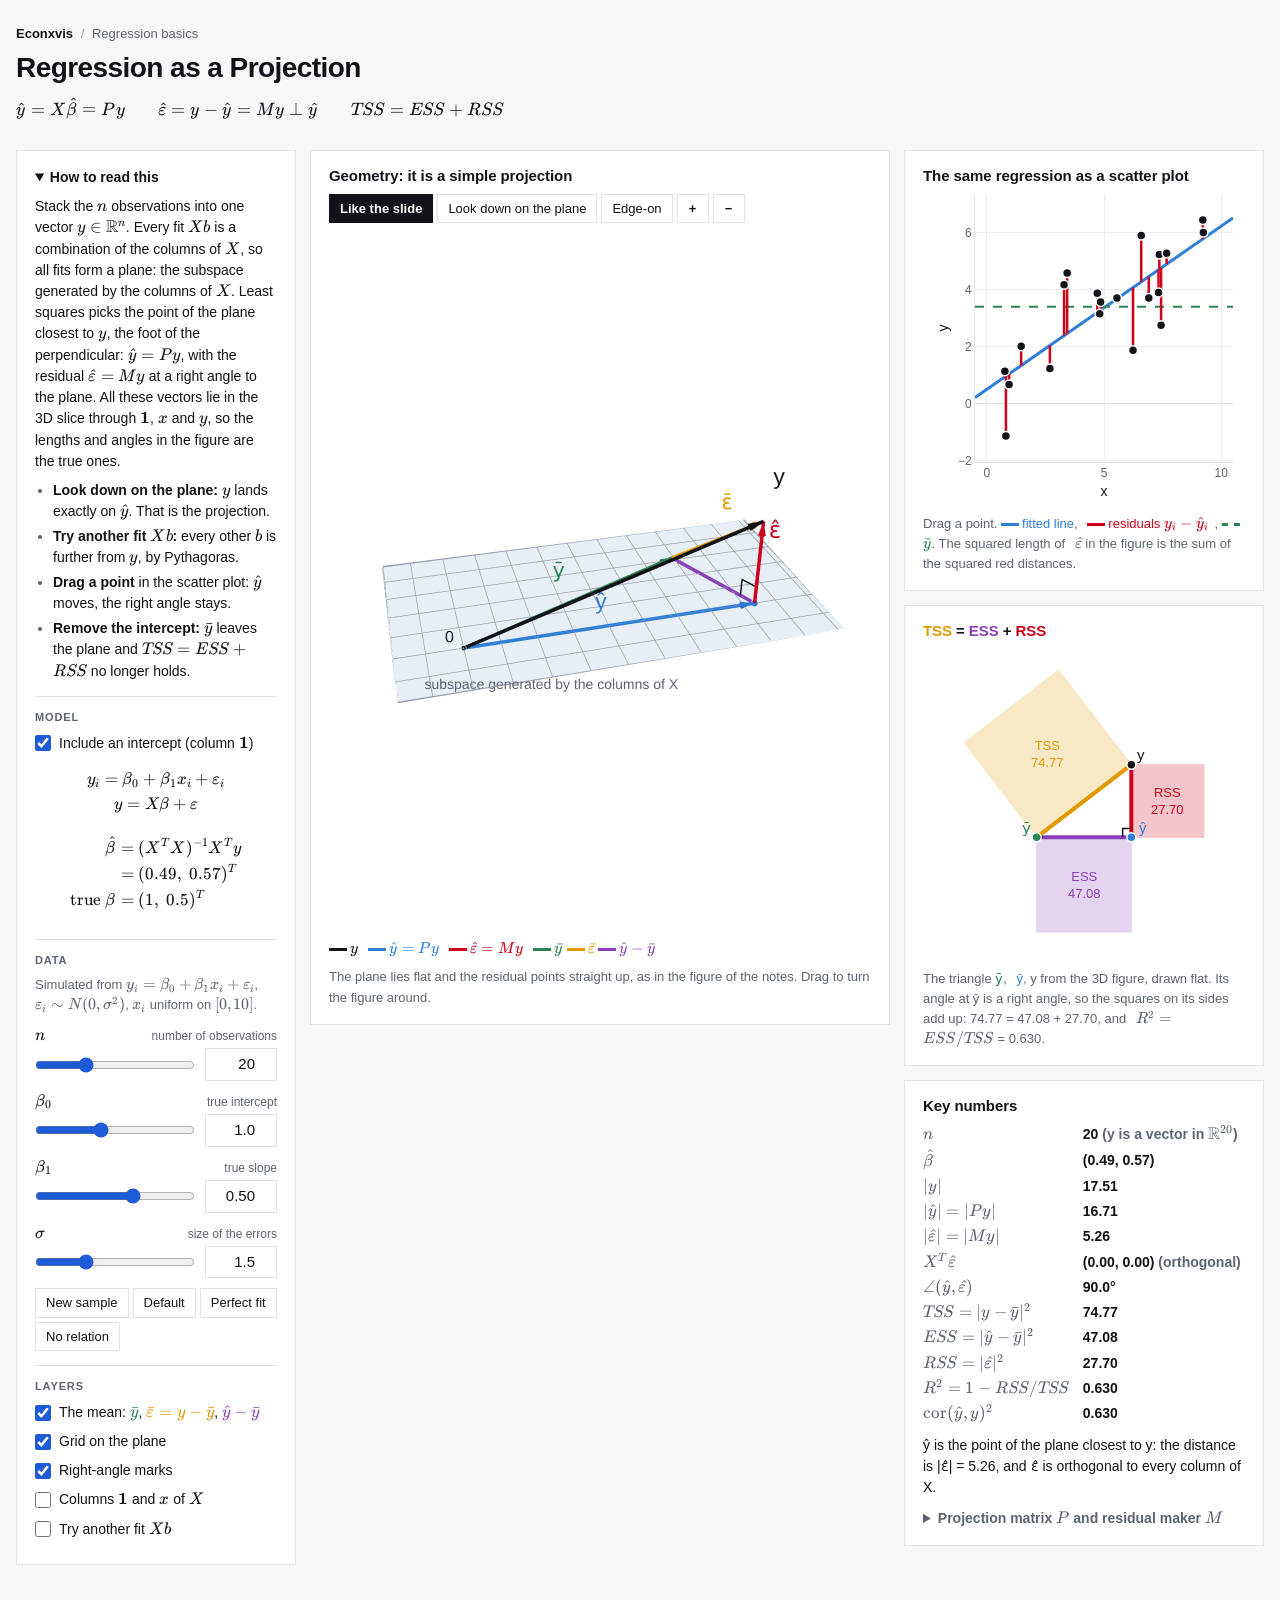
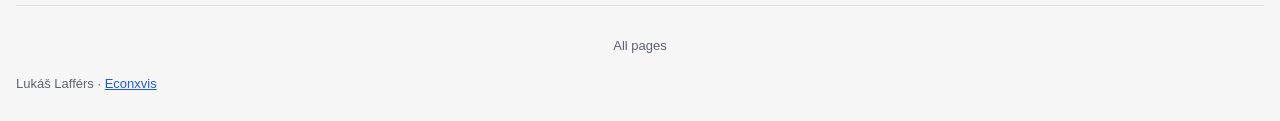
==== commit fe87f254: "Adopt the Microvis style kit: same look, start page and page anatomy as Microvis - shared/style.css " ====
--- a/ols-projection/index.html
+++ b/ols-projection/index.html
@@ -7,16 +7,16 @@
   <meta name="description" content="Least squares is an orthogonal projection: y, its fitted values Py and residuals My in R^n, and TSS = ESS + RSS as a right triangle.">
   <link rel="icon" href="data:,">
   <link rel="stylesheet" href="../shared/vendor/katex/katex.min.css">
-  <link rel="stylesheet" href="../shared/style.css">
-  <link rel="stylesheet" href="style.css">
+  <link rel="stylesheet" href="../shared/style.css?v=1">
+  <link rel="stylesheet" href="style.css?v=1">
 </head>
 <body>
   <header class="site-header">
     <div>
-      <p class="eyebrow">Regression basics</p>
+      <p class="eyebrow"><a href="../index.html#regression">Econxvis</a> <span class="sep" aria-hidden="true">/</span> Regression basics</p>
       <h1>Regression as a Projection</h1>
+      <p class="subtitle"><span class="tex" data-tex="\hat y=X\hat\beta=Py\qquad \hat\varepsilon=y-\hat y=My\perp\hat y\qquad TSS=ESS+RSS"></span></p>
     </div>
-    <a class="back-link" href="../index.html">← All Econxvis tools</a>
   </header>
 
   <div class="status-banner" id="status" role="alert" hidden></div>
@@ -27,11 +27,13 @@
       <div class="group">
         <details class="howto" open>
           <summary>How to read this</summary>
-          <p>Stack the <span class="tex" data-tex="n"></span> observations into one vector <span class="tex" data-tex="y\in\mathbb{R}^n"></span>. Each column of <span class="tex" data-tex="X"></span> is a vector in the same space, and every possible fit <span class="tex" data-tex="Xb"></span> is a combination of these columns: together they form the <strong>subspace generated by the columns of <span class="tex" data-tex="X"></span></strong>, the shaded plane.</p>
-          <p>Least squares picks the point <span class="tex" data-tex="\hat y=X\hat\beta"></span> of the plane that is <strong>closest</strong> to <span class="tex" data-tex="y"></span>: the sum of squares <span class="tex" data-tex="(y-Xb)^T(y-Xb)"></span> is the squared distance between <span class="tex" data-tex="y"></span> and <span class="tex" data-tex="Xb"></span>. The closest point is the foot of the perpendicular, so <span class="tex" data-tex="\hat y=Py"></span> is the orthogonal projection of <span class="tex" data-tex="y"></span> and the residual <span class="tex" data-tex="\hat\varepsilon=My"></span> stands at a right angle to the plane.</p>
-          <p>We cannot see <span class="tex" data-tex="\mathbb{R}^{n}"></span>, but all these vectors lie in the three-dimensional slice spanned by <span class="tex" data-tex="\mathbf 1"></span>, <span class="tex" data-tex="x"></span> and <span class="tex" data-tex="y"></span>. The figure shows that slice: the lengths and angles in it are the true ones.</p>
-          <p>With an intercept, the vector of means <span class="tex" data-tex="\bar y=\bar y\,\mathbf 1"></span> lies in the plane too, so <span class="tex" data-tex="\bar y"></span>, <span class="tex" data-tex="\hat y"></span> and <span class="tex" data-tex="y"></span> form a right triangle: <span class="tex" data-tex="TSS=ESS+RSS"></span> is Pythagoras.</p>
-          <p>Drag the figure to turn it, drag points in the scatter plot to move them.</p>
+          <p>Stack the <span class="tex" data-tex="n"></span> observations into one vector <span class="tex" data-tex="y\in\mathbb{R}^n"></span>. Every fit <span class="tex" data-tex="Xb"></span> is a combination of the columns of <span class="tex" data-tex="X"></span>, so all fits form a plane: the subspace generated by the columns of <span class="tex" data-tex="X"></span>. Least squares picks the point of the plane closest to <span class="tex" data-tex="y"></span>, the foot of the perpendicular: <span class="tex" data-tex="\hat y=Py"></span>, with the residual <span class="tex" data-tex="\hat\varepsilon=My"></span> at a right angle to the plane. All these vectors lie in the 3D slice through <span class="tex" data-tex="\mathbf 1"></span>, <span class="tex" data-tex="x"></span> and <span class="tex" data-tex="y"></span>, so the lengths and angles in the figure are the true ones.</p>
+          <ul>
+          <li><b>Look down on the plane:</b> <span class="tex" data-tex="y"></span> lands exactly on <span class="tex" data-tex="\hat y"></span>. That is the projection.</li>
+          <li><b>Try another fit <span class="tex" data-tex="Xb"></span>:</b> every other <span class="tex" data-tex="b"></span> is further from <span class="tex" data-tex="y"></span>, by Pythagoras.</li>
+          <li><b>Drag a point</b> in the scatter plot: <span class="tex" data-tex="\hat y"></span> moves, the right angle stays.</li>
+          <li><b>Remove the intercept:</b> <span class="tex" data-tex="\bar y"></span> leaves the plane and <span class="tex" data-tex="TSS=ESS+RSS"></span> no longer holds.</li>
+          </ul>
         </details>
       </div>
 
@@ -127,14 +129,20 @@
     </div>
   </main>
 
+  <nav class="pager" aria-label="Other pages">
+    <span class="prev"></span>
+    <a class="all" href="../index.html#regression">All pages</a>
+    <span class="next"></span>
+  </nav>
+
   <footer class="site-footer">
     Lukáš Lafférs · <a href="../index.html">Econxvis</a>
   </footer>
 
   <script src="../shared/vendor/katex/katex.min.js"></script>
   <script src="../shared/vendor/plotly/plotly-2.35.2.min.js"></script>
-  <script src="../shared/ui.js"></script>
-  <script src="model.js"></script>
-  <script src="app.js"></script>
+  <script src="../shared/ui.js?v=1"></script>
+  <script src="model.js?v=1"></script>
+  <script src="app.js?v=1"></script>
 </body>
 </html>
--- a/shared/style.css
+++ b/shared/style.css
@@ -1,92 +1,83 @@
-/* Econxvis: shared look for all tools (same look as Microvis). */
+/* Microvis: the shared look of the start page and all tools.
+   Minimal: Helvetica/Arial, square corners, hairlines instead of shadows, black and white with one blue (--brand)
+   for what you can click or move. The economics colours (--accent*, --l2-*) are those of the notes' figures. */
+
+/* ---------- colours and type ---------- */
 
 :root {
-  --bg: #f6f5f1;
+  --bg: #f7f7f8;
   --panel: #ffffff;
-  --ink: #1d2433;
-  --muted: #5d6677;
-  --line: #e1dfd7;
-  --grid: #ebe9e2;
-  --accent: #2361a3;
+  --ink: #111318;
+  --muted: #5d6370;
+  --line: #e1e3e8;
+  --grid: #eceef2;
+  --brand: #1d5bd8;
+  --on-accent: #ffffff;
+  --accent: #2361a3;      /* isoquants, substitution */
   --accent-soft: rgba(35, 97, 163, 0.12);
-  --accent-2: #c4561b;
+  --accent-2: #c4561b;    /* rays, scale */
   --accent-2-soft: rgba(196, 86, 27, 0.12);
-  --accent-3: #2b8452;
-  --accent-4: #8b3fb8;
-  /* regression figures of the lecture notes: y black, fitted blue, residual red,
-     mean green, deviation from the mean yellow, explained part purple */
-  --fig-y: #1d2433;
-  --fig-yhat: #2f7fd8;
-  --fig-resid: #d0021b;
-  --fig-ybar: #2b8452;
-  --fig-ebar: #e09a00;
-  --fig-ess: #8b3fb8;
-  --fig-plane: rgba(35, 97, 163, 0.10);
-  --fig-plane-edge: #9aa6b8;
+  --accent-3: #2b8452;    /* tangents, highlights */
+  --accent-4: #8b3fb8;    /* second point z' */
+  /* lecture 2 figures: Step 1 (CM) blue, Step 2 (PM') red, supply orange, isocost grey */
+  --l2-blue: #4a90e2;
+  --l2-red: #d0021b;
+  --l2-orange: #f5a623;
+  --l2-grey: #9b9b9b;
+  --l2-profit: rgba(43, 132, 82, 0.22);
   --dec: #b4462b;
   --const: #4b5563;
   --inc: #2b8452;
-  --on-accent: #ffffff;
-  --radius: 10px;
-  --font: system-ui, -apple-system, "Segoe UI", Roboto, "Helvetica Neue", Arial, sans-serif;
+  --radius: 0px;
+  --font: "Helvetica Neue", Helvetica, Arial, "Segoe UI", Roboto, sans-serif;
   color-scheme: light;
 }
 
 @media (prefers-color-scheme: dark) {
   :root:not([data-theme="light"]) {
-    --bg: #12151b;
-    --panel: #1b1f27;
-    --ink: #e6e8ed;
-    --muted: #9aa3b3;
-    --line: #2d323c;
-    --grid: #2a2f39;
+    --bg: #0d0f12;
+    --panel: #14171c;
+    --ink: #e9ecf1;
+    --muted: #9aa1ad;
+    --line: #272b33;
+    --grid: #20242b;
+    --brand: #7aa7ff;
+    --on-accent: #0d0f12;
     --accent: #6fa8e6;
     --accent-soft: rgba(111, 168, 230, 0.16);
     --accent-2: #f0894b;
     --accent-2-soft: rgba(240, 137, 75, 0.16);
     --accent-3: #5cc08a;
     --accent-4: #c58af0;
-    --fig-y: #e6e8ed;
-    --fig-yhat: #6fa8e6;
-    --fig-resid: #ff4d5e;
-    --fig-ybar: #5cc08a;
-    --fig-ebar: #f5c542;
-    --fig-ess: #c58af0;
-    --fig-plane: rgba(111, 168, 230, 0.12);
-    --fig-plane-edge: #5d6677;
+    --l2-red: #ff4d5e;
+    --l2-profit: rgba(92, 192, 138, 0.25);
     --dec: #f08a6c;
     --const: #b7beca;
     --inc: #5cc08a;
-    --on-accent: #0f1520;
     color-scheme: dark;
   }
 }
 
 :root[data-theme="dark"] {
-  --bg: #12151b;
-  --panel: #1b1f27;
-  --ink: #e6e8ed;
-  --muted: #9aa3b3;
-  --line: #2d323c;
-  --grid: #2a2f39;
+  --bg: #0d0f12;
+  --panel: #14171c;
+  --ink: #e9ecf1;
+  --muted: #9aa1ad;
+  --line: #272b33;
+  --grid: #20242b;
+  --brand: #7aa7ff;
+  --on-accent: #0d0f12;
   --accent: #6fa8e6;
   --accent-soft: rgba(111, 168, 230, 0.16);
   --accent-2: #f0894b;
   --accent-2-soft: rgba(240, 137, 75, 0.16);
   --accent-3: #5cc08a;
   --accent-4: #c58af0;
-  --fig-y: #e6e8ed;
-  --fig-yhat: #6fa8e6;
-  --fig-resid: #ff4d5e;
-  --fig-ybar: #5cc08a;
-  --fig-ebar: #f5c542;
-  --fig-ess: #c58af0;
-  --fig-plane: rgba(111, 168, 230, 0.12);
-  --fig-plane-edge: #5d6677;
+  --l2-red: #ff4d5e;
+  --l2-profit: rgba(92, 192, 138, 0.25);
   --dec: #f08a6c;
   --const: #b7beca;
   --inc: #5cc08a;
-  --on-accent: #0f1520;
   color-scheme: dark;
 }
 
@@ -101,48 +92,67 @@
   font-family: var(--font);
   font-size: 15px;
   line-height: 1.5;
-}
-
-a { color: var(--accent); }
+  -webkit-font-smoothing: antialiased;
+}
+
+a { color: var(--brand); }
 
 h1, h2, h3 { line-height: 1.25; margin: 0; }
 
+[hidden] { display: none !important; }
+
 /* ---------- header ---------- */
 
 .site-header {
-  padding: 20px 16px 12px;
   max-width: 1600px;
   margin: 0 auto;
-  display: flex;
-  flex-wrap: wrap;
-  align-items: flex-end;
-  justify-content: space-between;
-  gap: 8px 24px;
-}
-.eyebrow {
-  margin: 0 0 4px;
-  font-size: 12px;
-  font-weight: 600;
-  letter-spacing: 0.06em;
-  text-transform: uppercase;
-  color: var(--muted);
-}
-.site-header h1 { font-size: 26px; font-weight: 700; }
-.back-link { font-size: 14px; text-decoration: none; }
-.back-link:hover { text-decoration: underline; }
+  padding: 24px 16px 18px;
+}
+.site-header > div { min-width: 0; max-width: 100%; }
+.eyebrow { margin: 0 0 6px; font-size: 13px; font-weight: 500; color: var(--muted); }
+.eyebrow a { color: var(--ink); font-weight: 700; text-decoration: none; }
+.eyebrow a:hover { color: var(--brand); }
+.eyebrow .sep { margin: 0 4px; opacity: 0.6; }
+.site-header h1 { font-size: 28px; font-weight: 700; letter-spacing: -0.02em; }
+/* Header formulas: each piece stays on one line, pieces wrap on a narrow screen, and there is room above
+   and below for tall fractions, so no scrollbar appears unless a single piece is wider than the screen. */
+.subtitle {
+  max-width: 100%;
+  margin: 6px 0 0;
+  padding: 5px 0 8px;
+  overflow: hidden;
+  font-size: 15px;
+  line-height: 1.9;
+  color: var(--ink);
+}
+.subtitle .katex, .subtitle .katex-html { white-space: nowrap; }
+.subtitle .tex-piece { display: inline-block; margin-right: 2.2em; }
+.subtitle .tex-piece:last-child { margin-right: 0; }
 
 main { max-width: 1600px; margin: 0 auto; padding: 0 16px 32px; }
 
+.status-banner {
+  max-width: 1600px;
+  margin: 0 auto 14px;
+  padding: 10px 16px;
+  border: 1px solid var(--dec);
+  color: var(--dec);
+  background: var(--panel);
+  font-size: 14px;
+}
+.status-banner p { margin: 0; }
+.status-banner p + p { margin-top: 4px; }
+@media (max-width: 1632px) { .status-banner { margin-left: 16px; margin-right: 16px; } }
+
 /* ---------- panels ---------- */
 
 .panel {
+  min-width: 0;
+  padding: 16px 18px;
   background: var(--panel);
   border: 1px solid var(--line);
-  border-radius: var(--radius);
-  padding: 14px 16px;
-  min-width: 0;
-}
-.panel > h2, .panel-head h2 { font-size: 15px; font-weight: 650; }
+}
+.panel > h2, .panel-head h2 { font-size: 15px; font-weight: 700; letter-spacing: -0.005em; }
 .panel-head {
   display: flex;
   flex-wrap: wrap;
@@ -152,10 +162,11 @@
   margin-bottom: 6px;
 }
 
-.caption { margin: 6px 0 0; font-size: 13px; color: var(--muted); }
+.caption { margin: 8px 0 0; font-size: 13px; line-height: 1.55; color: var(--muted); }
 .note { margin: 6px 0 0; font-size: 13px; color: var(--muted); }
 .warn { margin: 6px 0 0; font-size: 13px; color: var(--dec); }
 
+/* colour keys in captions: a short line, a dashed line or a dot in the colour of the curve */
 .key { display: inline-block; width: 18px; height: 0; border-top: 3px solid currentColor; vertical-align: middle; margin-right: 3px; }
 .key.dash { border-top-style: dashed; }
 .key.dot { width: 9px; height: 9px; border: 0; border-radius: 50%; background: currentColor; }
@@ -164,31 +175,34 @@
 .c-accent-3 { color: var(--accent-3); }
 .c-accent-4 { color: var(--accent-4); }
 .c-muted { color: var(--muted); }
+.c-ink { color: var(--ink); }
+.c-l2-blue { color: var(--l2-blue); }
+.c-l2-red { color: var(--l2-red); }
+.c-l2-orange { color: var(--l2-orange); }
+.c-l2-grey { color: var(--l2-grey); }
 
 /* ---------- controls ---------- */
 
-.group { padding: 12px 0; border-top: 1px solid var(--line); }
+.group { padding: 14px 0; border-top: 1px solid var(--line); }
 .group:first-child { border-top: 0; padding-top: 0; }
+.group:last-child { padding-bottom: 0; }
 .group > h2 {
-  font-size: 12px;
-  font-weight: 650;
-  letter-spacing: 0.06em;
+  margin-bottom: 8px;
+  font-size: 11px;
+  font-weight: 700;
+  letter-spacing: 0.08em;
   text-transform: uppercase;
   color: var(--muted);
-  margin-bottom: 8px;
-}
-
-select, input[type="number"], button {
-  font: inherit;
-  color: var(--ink);
-}
+}
+
+select, input[type="number"], button { font: inherit; color: var(--ink); }
 
 select {
   width: 100%;
   padding: 7px 8px;
   border: 1px solid var(--line);
-  border-radius: 8px;
-  background: var(--bg);
+  border-radius: 0;
+  background: var(--panel);
 }
 
 .ctrl { margin: 10px 0; }
@@ -197,80 +211,96 @@
   align-items: baseline;
   justify-content: space-between;
   gap: 8px;
+  margin-bottom: 2px;
   font-size: 14px;
-  margin-bottom: 2px;
-}
-.ctrl-label .hint { color: var(--muted); font-size: 12px; }
+}
+.ctrl-label .hint { color: var(--muted); font-size: 12px; text-align: right; }
 .ctrl-row { display: flex; align-items: center; gap: 10px; }
 .ctrl-row input[type="range"] { flex: 1; min-width: 0; }
-.ctrl-row input[type="number"] {
-  width: 72px;
-  flex: none;
+input[type="number"] {
   padding: 4px 6px;
   border: 1px solid var(--line);
-  border-radius: 6px;
-  background: var(--bg);
+  border-radius: 0;
+  background: var(--panel);
   text-align: right;
 }
-
-input[type="range"] { accent-color: var(--accent); height: 24px; margin: 0; }
-input[type="checkbox"] { accent-color: var(--accent); width: 16px; height: 16px; margin: 0; }
+.ctrl-row input[type="number"] { width: 72px; flex: none; }
+
+input[type="range"] { accent-color: var(--brand); height: 24px; margin: 0; }
+input[type="checkbox"] { accent-color: var(--brand); width: 16px; height: 16px; margin: 0; }
 
 .check { display: flex; align-items: center; gap: 8px; margin: 8px 0; font-size: 14px; cursor: pointer; }
 
-.seg {
-  display: flex;
-  border: 1px solid var(--line);
-  border-radius: 8px;
-  overflow: hidden;
-}
+/* segmented switch: black when chosen */
+.seg { display: flex; border: 1px solid var(--ink); }
 .seg button {
   flex: 1;
-  padding: 8px 10px;
+  padding: 8px 6px;
   border: 0;
-  background: var(--bg);
+  background: transparent;
+  color: var(--ink);
+  font-size: 14px;
+  font-weight: 600;
   cursor: pointer;
-  font-weight: 600;
-  font-size: 14px;
-}
-.seg button + button { border-left: 1px solid var(--line); }
-.seg button[aria-pressed="true"] { background: var(--accent); color: var(--on-accent); }
-
+}
+.seg button + button { border-left: 1px solid var(--ink); }
+.seg button[aria-pressed="true"] { background: var(--ink); color: var(--panel); }
+
+/* small buttons: presets, pins, cameras */
 .btn-row { display: flex; flex-wrap: wrap; gap: 4px; }
-.btn-row button {
+.btn-row button, .go-row button {
   padding: 4px 10px;
+  border: 1px solid var(--line);
+  background: var(--panel);
   font-size: 13px;
-  border: 1px solid var(--line);
-  border-radius: 6px;
-  background: var(--bg);
+  font-weight: 500;
   cursor: pointer;
 }
-.btn-row button:hover, .seg button:hover:not([aria-pressed="true"]) { border-color: var(--muted); }
-
-button:focus-visible, select:focus-visible, input:focus-visible, summary:focus-visible {
-  outline: 2px solid var(--accent);
+.go-row button { padding: 4px 12px; }
+.btn-row button:hover, .go-row button:hover, .seg button:hover:not([aria-pressed="true"]) { border-color: var(--ink); }
+.btn-row button[aria-pressed="true"] { border-color: var(--ink); background: var(--ink); color: var(--panel); font-weight: 600; }
+
+button:focus-visible, select:focus-visible, input:focus-visible, summary:focus-visible, a:focus-visible {
+  outline: 2px solid var(--brand);
   outline-offset: 2px;
 }
+
+.go-row { display: flex; flex-wrap: wrap; align-items: center; gap: 6px; margin: 10px 0; font-size: 14px; }
+.go-row input[type="number"] { width: 64px; }
+.notes-form { color: var(--muted); }
+
+.pair-row { display: flex; flex-wrap: wrap; align-items: center; gap: 6px; margin: 8px 0; font-size: 14px; }
+.pair-row input[type="number"] { width: 70px; }
+.pair-row .who { min-width: 22px; font-weight: 700; }
 
 .badge {
   display: inline-block;
   padding: 1px 8px;
-  border-radius: 999px;
+  border: 1px solid currentColor;
   font-size: 12px;
   font-weight: 600;
-  border: 1px solid currentColor;
   white-space: nowrap;
 }
 .badge.decreasing { color: var(--dec); }
 .badge.constant { color: var(--const); }
 .badge.increasing { color: var(--inc); }
 
-.formula { overflow-x: auto; overflow-y: hidden; padding: 4px 0; font-size: 14px; }
+.formula { padding: 4px 0; overflow: hidden; font-size: 14px; }
 .formula .katex-display { margin: 4px 0; }
 
+/* set by shared/ui.js when a formula box really is too wide: then, and only then, it scrolls */
+.scrolls { overflow-x: auto !important; }
+
+/* "How to read this": the idea in a sentence or two, then a few things to try */
 details.howto { font-size: 14px; }
-details.howto summary { cursor: pointer; font-weight: 650; }
+details.howto summary { cursor: pointer; font-weight: 700; }
 details.howto p { margin: 8px 0 0; }
+details.howto ul { margin: 8px 0 0; padding-left: 18px; }
+details.howto li { margin: 4px 0 0; }
+details.howto li::marker { color: var(--muted); }
+
+details.sub-details { margin-top: 10px; font-size: 14px; }
+details.sub-details summary { cursor: pointer; color: var(--muted); font-weight: 600; }
 
 /* ---------- readouts ---------- */
 
@@ -285,96 +315,12 @@
 .readouts dd { margin: 0; font-variant-numeric: tabular-nums; font-weight: 600; }
 .readouts .sentence { margin: 10px 0 0; font-size: 14px; }
 
-[hidden] { display: none !important; }
-
-/* ---------- index page ---------- */
-
-.intro { max-width: 720px; color: var(--muted); margin: 0 0 20px; }
-.cards {
-  display: grid;
-  grid-template-columns: repeat(auto-fill, minmax(min(100%, 300px), 1fr));
-  gap: 16px;
-}
-.card {
-  display: block;
-  background: var(--panel);
-  border: 1px solid var(--line);
-  border-radius: var(--radius);
-  padding: 18px;
-  color: inherit;
-  text-decoration: none;
-  transition: border-color 0.15s, transform 0.15s;
-}
-.card:hover { border-color: var(--accent); transform: translateY(-1px); }
-.card h2 { font-size: 18px; margin-bottom: 4px; color: var(--accent); }
-.card .lecture { font-size: 13px; font-weight: 600; color: var(--muted); margin: 0 0 8px; }
-.card p { margin: 0; font-size: 14px; }
-
-.site-footer { max-width: 1600px; margin: 0 auto; padding: 0 16px 24px; font-size: 13px; color: var(--muted); }
-
-/* ---------- tool layout: controls | main plot | side panels ---------- */
-
-.layout {
-  display: grid;
-  grid-template-columns: 300px minmax(0, 1fr) minmax(0, 400px);
-  grid-template-areas: "controls main side";
-  gap: 14px;
-  align-items: start;
-}
-.layout > .controls { grid-area: controls; }
-.layout > .plot3d-panel, .layout > .main-panel { grid-area: main; }
-.layout > .side { grid-area: side; display: grid; gap: 14px; min-width: 0; }
-
-.plot { width: 100%; }
-.plot-3d { height: 640px; }
-.plot-2d { height: 320px; }
-
-@media (max-width: 1250px) {
-  .layout {
-    grid-template-columns: 300px minmax(0, 1fr);
-    grid-template-areas: "controls main" "side side";
-  }
-  .layout > .side { grid-template-columns: repeat(auto-fit, minmax(min(100%, 320px), 1fr)); }
-}
-
-@media (max-width: 800px) {
-  .layout {
-    grid-template-columns: minmax(0, 1fr);
-    grid-template-areas: "controls" "main" "side";
-  }
-  .plot-3d { height: 440px; }
-  .plot-2d { height: 300px; }
-  .site-header h1 { font-size: 22px; }
-}
-
-.status-banner {
-  max-width: 1600px;
-  margin: 0 auto 14px;
-  padding: 10px 16px;
-  border: 1px solid var(--dec);
-  border-radius: var(--radius);
-  color: var(--dec);
-  background: var(--panel);
-  font-size: 14px;
-}
-.status-banner p { margin: 0; }
-.status-banner p + p { margin-top: 4px; }
-@media (max-width: 1632px) { .status-banner { margin-left: 16px; margin-right: 16px; } }
-
-.go-row { display: flex; flex-wrap: wrap; align-items: center; gap: 6px; margin: 10px 0; font-size: 14px; }
-.go-row input[type="number"] {
-  width: 64px; padding: 4px 6px; border: 1px solid var(--line); border-radius: 6px;
-  background: var(--bg); text-align: right;
-}
-.go-row button {
-  padding: 4px 12px; font-size: 13px; border: 1px solid var(--line); border-radius: 6px;
-  background: var(--bg); cursor: pointer;
-}
-.notes-form { color: var(--muted); }
-.seg button { padding: 8px 6px; }
-
-.plot-main { height: 620px; touch-action: none; cursor: crosshair; }
-@media (max-width: 800px) { .plot-main { height: 400px; } }
+.status-line { margin: 6px 0 0; font-size: 13px; font-weight: 600; min-height: 2.6em; }
+.status-line.low { color: var(--l2-red); }
+.status-line.min { color: var(--l2-blue); }
+.status-line.high { color: var(--muted); }
+.ok-mark { color: var(--inc); font-weight: 700; }
+.no-mark { color: var(--dec); font-weight: 700; }
 
 .checks { list-style: none; margin: 8px 0 0; padding: 0; font-size: 14px; }
 .checks li { display: grid; grid-template-columns: 22px 1fr; gap: 2px 6px; padding: 7px 0; border-top: 1px solid var(--line); }
@@ -384,12 +330,6 @@
 .checks .no { color: var(--dec); }
 .checks .na { color: var(--muted); }
 .checks .def { grid-column: 2; color: var(--muted); font-size: 13px; }
-.pair-row { display: flex; flex-wrap: wrap; align-items: center; gap: 6px; margin: 8px 0; font-size: 14px; }
-.pair-row input[type="number"] {
-  width: 70px; padding: 4px 6px; border: 1px solid var(--line); border-radius: 6px;
-  background: var(--bg); text-align: right;
-}
-.pair-row .who { min-width: 22px; font-weight: 700; }
 
 table.data { border-collapse: collapse; width: 100%; font-size: 13px; font-variant-numeric: tabular-nums; }
 table.data th, table.data td { padding: 5px 4px; text-align: right; border: 1px solid var(--line); }
@@ -398,34 +338,176 @@
 table.data td:hover { outline: 2px solid var(--accent); outline-offset: -2px; }
 table.data td.sel { outline: 3px solid var(--accent-2); outline-offset: -3px; font-weight: 700; }
 
-/* ---------- figure colours and small helpers ---------- */
-.subtitle { margin: 6px 0 0; font-size: 15px; color: var(--muted); overflow-x: auto; max-width: 100%; }
+/* ---------- tool layout: controls | main plot | side panels ---------- */
+
+.layout {
+  display: grid;
+  grid-template-columns: 300px minmax(0, 1fr) minmax(0, 400px);
+  grid-template-areas: "controls main side";
+  gap: 14px;
+  align-items: start;
+}
+.layout > .controls { grid-area: controls; }
+.layout > .plot3d-panel, .layout > .main-panel { grid-area: main; }
+.layout > .side { grid-area: side; display: grid; gap: 14px; min-width: 0; }
+
+.plot { width: 100%; }
+.plot-3d { height: 640px; }
+.plot-2d { height: 320px; }
+.plot-main { height: 620px; touch-action: none; cursor: crosshair; }
+
+@media (max-width: 1250px) {
+  .layout {
+    grid-template-columns: 300px minmax(0, 1fr);
+    grid-template-areas: "controls main" "side side";
+  }
+  .layout > .side { grid-template-columns: repeat(auto-fit, minmax(min(100%, 320px), 1fr)); }
+}
+
+@media (max-width: 800px) {
+  .layout {
+    grid-template-columns: minmax(0, 1fr);
+    grid-template-areas: "controls" "main" "side";
+  }
+  .plot-3d { height: 440px; }
+  .plot-2d { height: 300px; }
+  .plot-main { height: 400px; }
+  .site-header h1 { font-size: 23px; }
+}
+
+/* ---------- previous / next tool, footer ---------- */
+
+.pager {
+  max-width: 1568px;
+  margin: 8px auto 0;
+  padding: 14px 0 0;
+  border-top: 1px solid var(--line);
+  display: grid;
+  grid-template-columns: 1fr auto 1fr;
+  align-items: start;
+  gap: 14px;
+}
+@media (max-width: 1600px) { .pager { margin-left: 16px; margin-right: 16px; } }
+.pager a { color: var(--ink); text-decoration: none; font-weight: 700; font-size: 15px; }
+.pager .next { text-align: right; }
+.pager a span { display: block; margin-bottom: 2px; font-size: 12px; font-weight: 500; color: var(--muted); }
+.pager .prev span::before { content: "\2190  "; }
+.pager .next span::after { content: "  \2192"; }
+.pager .all { padding-top: 16px; font-size: 13px; font-weight: 500; color: var(--muted); }
+.pager a:hover, .pager a:hover span { color: var(--brand); }
+@media (max-width: 640px) {
+  .pager { grid-template-columns: 1fr 1fr; gap: 10px 14px; }
+  .pager .all { grid-column: 1 / -1; grid-row: 2; padding-top: 0; }
+}
+
+.site-footer { max-width: 1600px; margin: 0 auto; padding: 18px 16px 28px; font-size: 13px; color: var(--muted); }
+
+/* ---------- start page ---------- */
+
+.home .site-header, .home main, .home .site-footer { max-width: 1240px; }
+.home .site-header { padding-top: 48px; padding-bottom: 8px; }
+.home .site-header h1 { font-size: 40px; letter-spacing: -0.03em; }
+.lead { max-width: 640px; margin: 10px 0 0; font-size: 18px; line-height: 1.45; color: var(--muted); }
+.wip { max-width: 640px; margin: 14px 0 26px; padding: 9px 12px; border: 1px solid var(--line); background: var(--panel); font-size: 13.5px; color: var(--muted); }
+.wip b { color: var(--ink); }
+.lecture-nav { display: flex; flex-wrap: wrap; gap: 6px 14px; padding-bottom: 14px; border-bottom: 1px solid var(--line); }
+.lecture-nav a { padding: 2px 0; font-size: 13.5px; font-weight: 500; color: var(--ink); text-decoration: none; border-bottom: 1px solid transparent; white-space: nowrap; }
+.lecture-nav a:hover { color: var(--brand); border-bottom-color: var(--brand); }
+.lecture-nav a b { margin-right: 4px; color: var(--muted); font-weight: 500; }
+
+.lecture { margin-top: 40px; scroll-margin-top: 16px; }
+.lecture-title { margin-bottom: 14px; font-size: 20px; font-weight: 700; letter-spacing: -0.015em; }
+.lecture-no { display: block; margin-bottom: 3px; font-size: 12px; font-weight: 700; letter-spacing: 0.08em; text-transform: uppercase; color: var(--muted); }
+
+/* the tiles: one grid, cells separated by hairlines; an incomplete last row leaves the empty cells blank */
+.cards {
+  display: grid;
+  grid-template-columns: repeat(auto-fill, minmax(min(100%, 270px), 1fr));
+  border-top: 1px solid var(--line);
+  border-left: 1px solid var(--line);
+}
+.card {
+  position: relative;
+  display: block;
+  padding: 20px 20px 22px;
+  border-right: 1px solid var(--line);
+  border-bottom: 1px solid var(--line);
+  background: var(--panel);
+  color: inherit;
+  text-decoration: none;
+  transition: background-color 0.12s;
+}
+.card:hover { background: var(--bg); }
+.card .glyph { display: block; width: 64px; height: 64px; margin: 0 0 14px -4px; color: var(--ink); }
+.card .glyph .a { stroke: var(--brand); }
+.card .glyph .af { fill: var(--brand); }
+.card h3 { margin-bottom: 6px; font-size: 16.5px; font-weight: 700; letter-spacing: -0.01em; color: var(--ink); }
+.card:hover h3 { color: var(--brand); }
+.card .star { margin-right: 3px; color: var(--muted); }
+.card p { margin: 0; font-size: 14px; line-height: 1.5; color: var(--muted); }
+
+/* where you can hover: a preview of the tool covers the tile */
+.card .preview { display: none; }
+@media (hover: hover) and (pointer: fine) {
+  .card .preview { display: block !important; position: absolute; inset: 0; z-index: 2; background: var(--panel); opacity: 0; pointer-events: none; transition: opacity 0.15s; }
+  .card .preview img { width: 100%; height: 100%; object-fit: contain; padding: 8px; }
+  .card:hover .preview, .card:focus-visible .preview { opacity: 1; }
+}
+@media (prefers-reduced-motion: reduce) { .card .preview, .card { transition: none; } }
+
+@media (max-width: 640px) {
+  .home .site-header { padding-top: 28px; }
+  .home .site-header h1 { font-size: 32px; }
+  .lead { font-size: 16.5px; }
+  .card { padding: 16px; }
+  /* on a phone the drawing sits left of the text, so the list stays short */
+  .card { display: grid; grid-template-columns: 56px 1fr; column-gap: 14px; }
+  .card .glyph { grid-row: 1 / span 2; width: 56px; height: 56px; margin: 0; }
+}
+
+/* a switch in a panel heading stays small and on one line */
+.panel-head .seg button { flex: none; padding: 4px 10px; font-size: 13px; white-space: nowrap; }
+
+/* ---------- Econxvis: the colours of the regression figures in the handouts ----------
+   Everything above is identical to shared/style.css of Microvis; keep it that way (copy it over when Microvis changes)
+   and put Econxvis additions here. Slide "Geometry: It is a simple projection": y black, y_hat blue, residual / RSS red,
+   mean green, deviation from the mean / TSS yellow, explained part / ESS purple. */
+
+:root {
+  --fig-y: #111318;
+  --fig-yhat: #2f7fd8;
+  --fig-resid: #d0021b;
+  --fig-ybar: #2b8452;
+  --fig-ebar: #e09a00;
+  --fig-ess: #8b3fb8;
+  --fig-plane: rgba(35, 97, 163, 0.10);
+  --fig-plane-edge: #9aa1ad;
+}
+@media (prefers-color-scheme: dark) {
+  :root:not([data-theme="light"]) {
+    --fig-y: #e9ecf1;
+    --fig-yhat: #6fa8e6;
+    --fig-resid: #ff4d5e;
+    --fig-ybar: #5cc08a;
+    --fig-ebar: #f5c542;
+    --fig-ess: #c58af0;
+    --fig-plane: rgba(111, 168, 230, 0.12);
+    --fig-plane-edge: #5d6370;
+  }
+}
+:root[data-theme="dark"] {
+  --fig-y: #e9ecf1;
+  --fig-yhat: #6fa8e6;
+  --fig-resid: #ff4d5e;
+  --fig-ybar: #5cc08a;
+  --fig-ebar: #f5c542;
+  --fig-ess: #c58af0;
+  --fig-plane: rgba(111, 168, 230, 0.12);
+  --fig-plane-edge: #5d6370;
+}
 .c-y { color: var(--fig-y); }
 .c-yhat { color: var(--fig-yhat); }
 .c-resid { color: var(--fig-resid); }
 .c-ybar { color: var(--fig-ybar); }
 .c-ebar { color: var(--fig-ebar); }
 .c-ess { color: var(--fig-ess); }
-.c-ink { color: var(--ink); }
-details.sub-details { margin-top: 10px; font-size: 14px; }
-details.sub-details summary { cursor: pointer; color: var(--muted); font-weight: 600; }
-.ok-mark { color: var(--inc); font-weight: 700; }
-.no-mark { color: var(--dec); font-weight: 700; }
-
-/* ---------- landing page: one section per lecture ---------- */
-.lecture-title { font-size: 17px; font-weight: 650; margin: 26px 0 12px; color: var(--ink); }
-.lecture-title:first-of-type { margin-top: 8px; }
-
-/* landing page: centred column, lecture navigation, section headings with an accent bar */
-.home .site-header, .home main, .home .site-footer { max-width: 1240px; }
-.home .cards { grid-template-columns: repeat(auto-fill, minmax(min(100%, 270px), 1fr)); }
-.lecture-nav { display: flex; flex-wrap: wrap; gap: 6px; margin: 0 0 8px; }
-.lecture-nav a {
-  font-size: 13px; text-decoration: none; color: var(--ink); background: var(--panel);
-  border: 1px solid var(--line); border-radius: 999px; padding: 3px 11px; white-space: nowrap;
-}
-.lecture-nav a b { color: var(--accent); margin-right: 2px; }
-.lecture-nav a:hover { border-color: var(--accent); }
-.home .lecture-title { border-left: 3px solid var(--accent); padding-left: 10px; scroll-margin-top: 12px; margin-top: 30px; }
-.home .lecture-title:first-of-type { margin-top: 18px; }
-.btn-row button[aria-pressed="true"] { border-color: var(--accent); color: var(--accent); font-weight: 650; }
--- a/ols-projection/style.css
+++ b/ols-projection/style.css
@@ -14,6 +14,5 @@
 
 .plot-drag { touch-action: none; cursor: grab; }
 .plot-drag.dragging { cursor: grabbing; }
-.panel-head .btn-row button[aria-pressed="true"] { border-color: var(--accent); color: var(--accent); font-weight: 650; }
 .panel-head .btn-row button[data-zoom] { min-width: 32px; font-weight: 700; }
 .caption > span + span { margin-left: 6px; }
